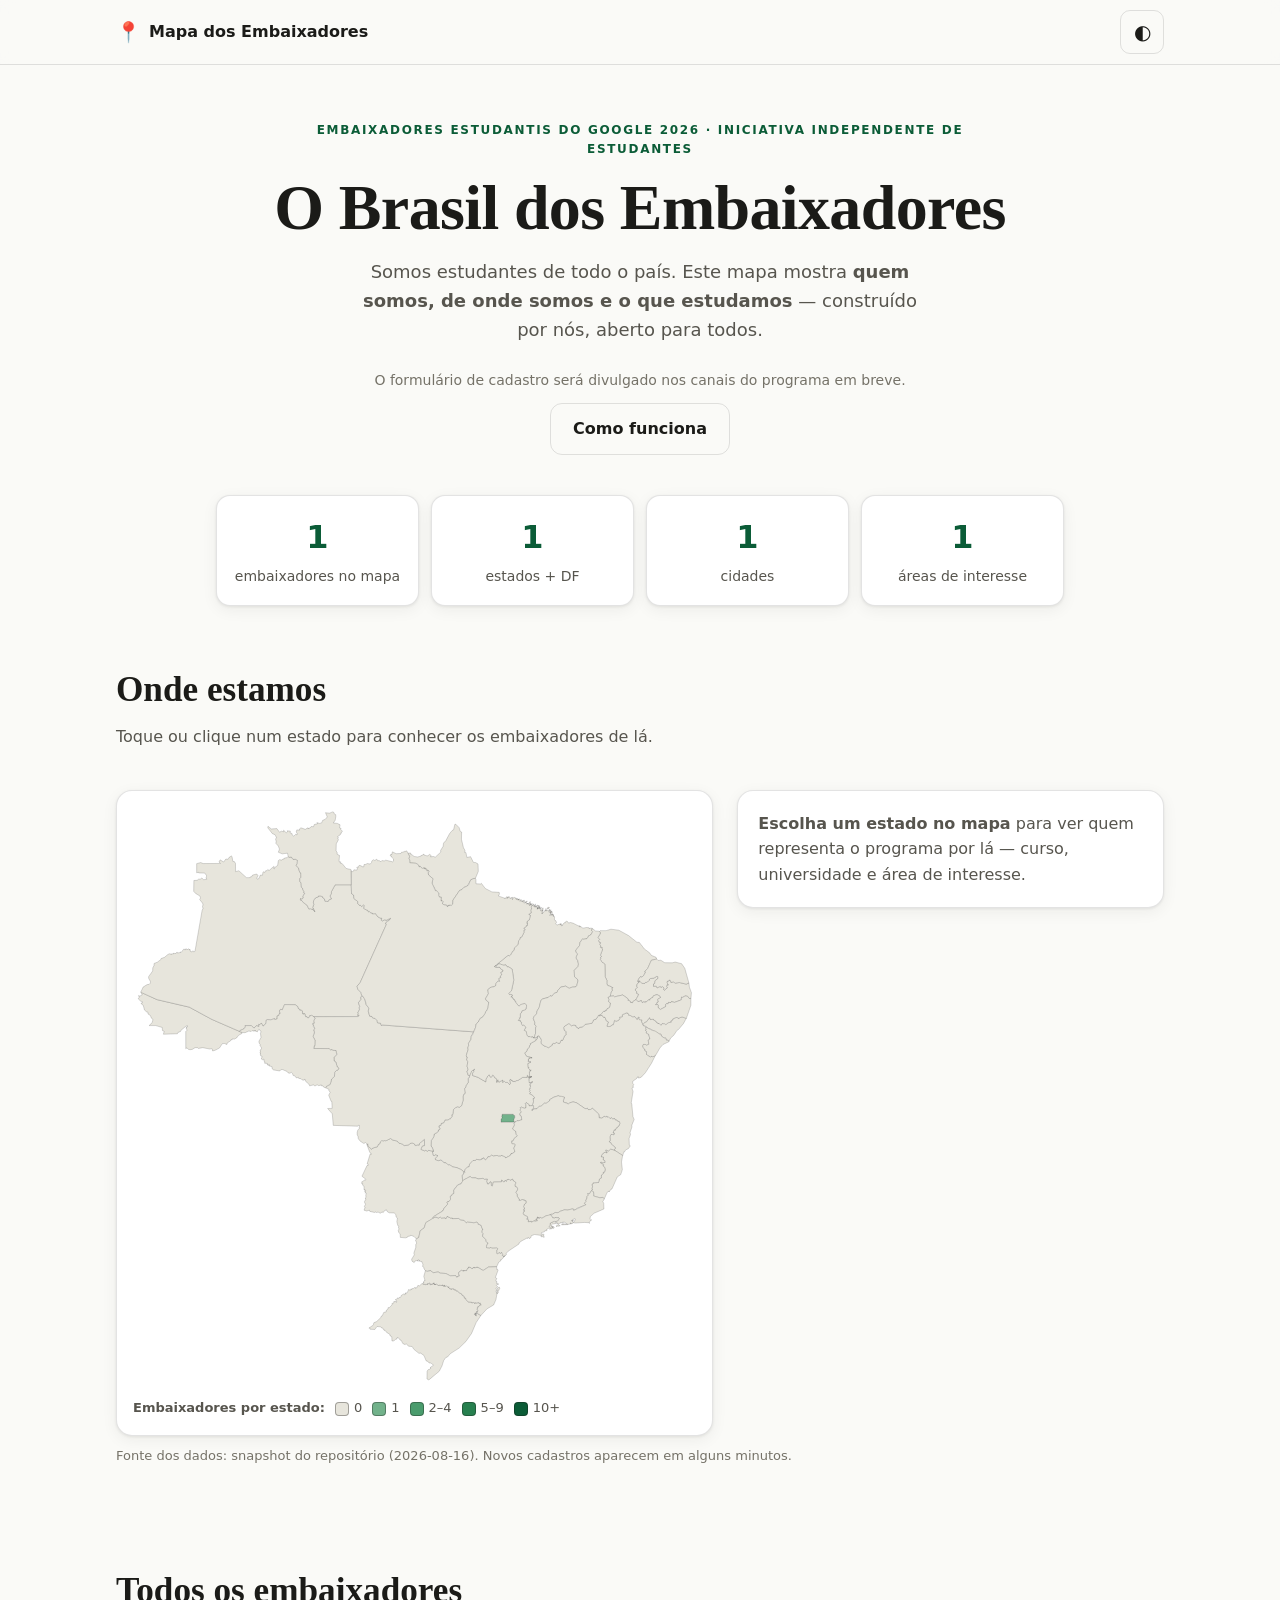
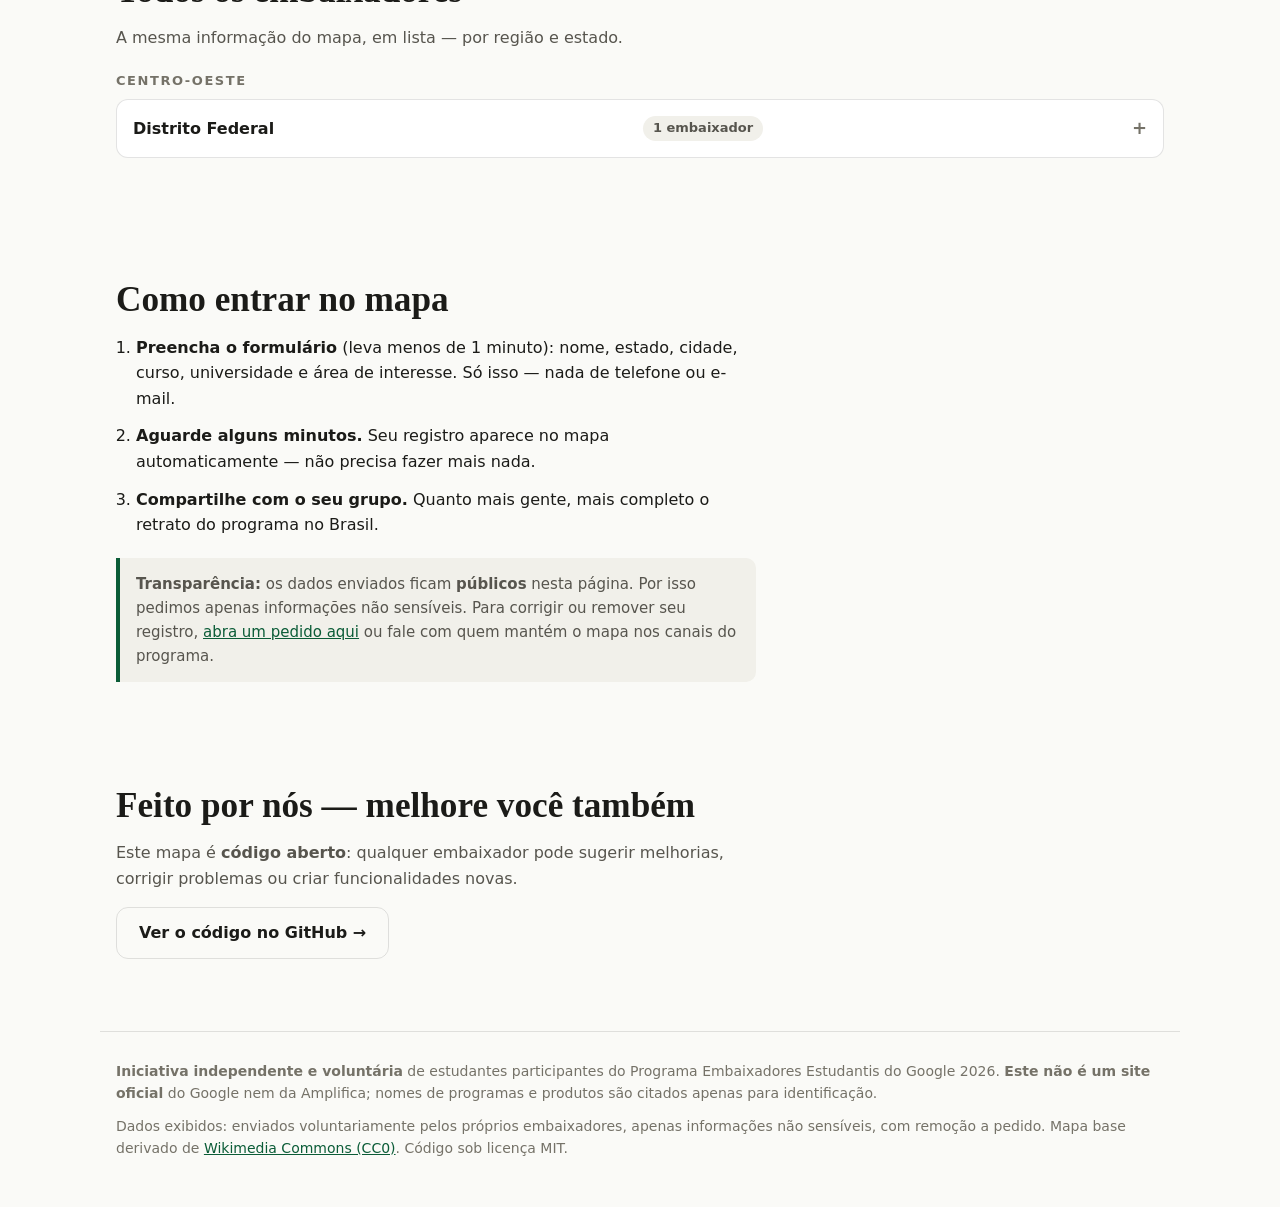
==== index.html @ b5e10efe "feat: mapa colaborativo dos embaixadores 2026 — v1 Página estática (HTML/CSS/JS puros) com coropléti" ====
<!DOCTYPE html>
<html lang="pt-BR">
<head>
  <meta charset="UTF-8">
  <meta name="viewport" content="width=device-width, initial-scale=1, viewport-fit=cover">
  <title>Mapa dos Embaixadores 2026</title>
  <meta name="description" content="O mapa colaborativo dos Embaixadores Estudantis do Google 2026: quem somos, de onde somos e o que estudamos — em todo o Brasil.">
  <meta property="og:title" content="Mapa dos Embaixadores 2026">
  <meta property="og:description" content="Quem somos, de onde somos e o que estudamos — o Brasil dos Embaixadores Estudantis do Google 2026, num mapa colaborativo e open source.">
  <meta property="og:type" content="website">
  <meta property="og:locale" content="pt_BR">
  <meta name="theme-color" content="#0b5c37">
  <link rel="icon" href="data:image/svg+xml,%3Csvg xmlns='http://www.w3.org/2000/svg' viewBox='0 0 100 100'%3E%3Ctext y='.9em' font-size='90'%3E%F0%9F%93%8D%3C/text%3E%3C/svg%3E">
  <link rel="stylesheet" href="css/style.css">
  <script>
    // Aplica o tema salvo ANTES do primeiro paint (evita flash)
    (function () {
      try {
        var t = localStorage.getItem('mapa-tema');
        if (t === 'dark' || t === 'light') document.documentElement.setAttribute('data-theme', t);
      } catch (e) { /* localStorage bloqueado: segue o tema do sistema */ }
    })();
  </script>
</head>
<body>
  <a class="skip-link" href="#conteudo">Pular para o conteúdo</a>

  <header class="topo">
    <div class="topo-inner">
      <a class="marca" href="#conteudo" aria-label="Mapa dos Embaixadores 2026 — início">
        <span class="marca-pin" aria-hidden="true">📍</span>
        <span class="marca-nome">Mapa dos Embaixadores</span>
      </a>
      <div class="topo-acoes">
        <button id="botao-tema" class="botao-tema" type="button" aria-label="Alternar entre tema claro e escuro">
          <span class="icone-tema" aria-hidden="true">◐</span>
        </button>
        <a id="cta-topo" class="botao botao-primario oculto" href="#" target="_blank" rel="noopener">Entrar no mapa</a>
      </div>
    </div>
  </header>

  <main id="conteudo">
    <!-- HERO: a headline é o LCP (texto, nunca imagem) -->
    <section class="hero" aria-labelledby="titulo-hero">
      <p class="eyebrow">Embaixadores Estudantis do Google 2026 · iniciativa independente de estudantes</p>
      <h1 id="titulo-hero">O Brasil dos Embaixadores</h1>
      <p class="hero-sub">
        Somos estudantes de todo o país. Este mapa mostra <strong>quem somos, de onde somos e o
        que estudamos</strong> — construído por nós, aberto para todos.
      </p>
      <div class="hero-acoes">
        <a id="cta-hero" class="botao botao-primario oculto" href="#" target="_blank" rel="noopener">Entrar no mapa →</a>
        <p id="aviso-form" class="aviso-form">O formulário de cadastro será divulgado nos canais do programa em breve.</p>
        <a class="botao botao-secundario" href="#como-participar">Como funciona</a>
      </div>
    </section>

    <!-- PAINEL DE NÚMEROS -->
    <section class="stats" aria-label="Números do mapa">
      <div class="stat"><span class="stat-num" id="stat-total">0</span><span class="stat-rotulo">embaixadores no mapa</span></div>
      <div class="stat"><span class="stat-num" id="stat-ufs">0</span><span class="stat-rotulo">estados + DF</span></div>
      <div class="stat"><span class="stat-num" id="stat-cidades">0</span><span class="stat-rotulo">cidades</span></div>
      <div class="stat"><span class="stat-num" id="stat-areas">0</span><span class="stat-rotulo">áreas de interesse</span></div>
    </section>

    <!-- MAPA -->
    <section class="secao-mapa" aria-labelledby="titulo-mapa">
      <h2 id="titulo-mapa">Onde estamos</h2>
      <p class="secao-sub">Toque ou clique num estado para conhecer os embaixadores de lá.</p>

      <div id="filtros" class="filtros" role="group" aria-label="Filtrar por área de interesse"></div>

      <div class="mapa-wrap">
        <figure class="mapa-figura">
          <div id="mapa" class="mapa" aria-label="Mapa do Brasil com a quantidade de embaixadores por estado"></div>
          <figcaption class="legenda" aria-hidden="false">
            <span class="legenda-titulo">Embaixadores por estado:</span>
            <span class="legenda-itens" id="legenda-itens"></span>
          </figcaption>
        </figure>

        <aside id="painel" class="painel" aria-live="polite">
          <div class="painel-vazio" id="painel-vazio">
            <p><strong>Escolha um estado no mapa</strong> para ver quem representa o programa por lá — curso, universidade e área de interesse.</p>
          </div>
          <div class="painel-conteudo oculto" id="painel-conteudo">
            <div class="painel-cabecalho">
              <div>
                <h3 id="painel-titulo"></h3>
                <p class="painel-capital" id="painel-capital"></p>
              </div>
              <button id="painel-fechar" class="painel-fechar" type="button" aria-label="Fechar detalhes do estado">✕</button>
            </div>
            <ul id="painel-lista" class="painel-lista"></ul>
          </div>
        </aside>
      </div>
      <div id="tooltip" class="tooltip" role="status" aria-hidden="true"></div>
      <p id="fonte-dados" class="fonte-dados"></p>
    </section>

    <!-- LISTA COMPLETA (equivalente em texto do mapa — acessibilidade) -->
    <section class="secao-lista" aria-labelledby="titulo-lista">
      <h2 id="titulo-lista">Todos os embaixadores</h2>
      <p class="secao-sub">A mesma informação do mapa, em lista — por região e estado.</p>
      <div id="lista-completa"></div>
    </section>

    <!-- COMO PARTICIPAR -->
    <section id="como-participar" class="secao-como" aria-labelledby="titulo-como">
      <h2 id="titulo-como">Como entrar no mapa</h2>
      <ol class="passos">
        <li><strong>Preencha o formulário</strong> (leva menos de 1 minuto): nome, estado, cidade, curso, universidade e área de interesse. Só isso — nada de telefone ou e-mail.</li>
        <li><strong>Aguarde alguns minutos.</strong> Seu registro aparece no mapa automaticamente — não precisa fazer mais nada.</li>
        <li><strong>Compartilhe com o seu grupo.</strong> Quanto mais gente, mais completo o retrato do programa no Brasil.</li>
      </ol>
      <p class="aviso-privacidade"><strong>Transparência:</strong> os dados enviados ficam <strong>públicos</strong> nesta página. Por isso pedimos apenas informações não sensíveis. Para corrigir ou remover seu registro, <a id="link-remocao" href="#" rel="noopener">abra um pedido aqui</a> ou fale com quem mantém o mapa nos canais do programa.</p>
    </section>

    <!-- CONTRIBUA -->
    <section class="secao-contribua" aria-labelledby="titulo-contribua">
      <h2 id="titulo-contribua">Feito por nós — melhore você também</h2>
      <p>Este mapa é <strong>código aberto</strong>: qualquer embaixador pode sugerir melhorias,
        corrigir problemas ou criar funcionalidades novas.</p>
      <a id="link-repo" class="botao botao-secundario" href="#" target="_blank" rel="noopener">Ver o código no GitHub →</a>
    </section>
  </main>

  <footer class="rodape">
    <p><strong>Iniciativa independente e voluntária</strong> de estudantes participantes do Programa
      Embaixadores Estudantis do Google 2026. <strong>Este não é um site oficial</strong> do Google
      nem da Amplifica; nomes de programas e produtos são citados apenas para identificação.</p>
    <p>Dados exibidos: enviados voluntariamente pelos próprios embaixadores, apenas informações não
      sensíveis, com remoção a pedido. Mapa base derivado de
      <a href="https://commons.wikimedia.org/wiki/File:Brazil_States_With_ID_and_State_Name_inside_svg.svg" target="_blank" rel="noopener">Wikimedia Commons (CC0)</a>.
      Código sob licença MIT.</p>
  </footer>

  <noscript>
    <p class="sem-js">Este mapa precisa de JavaScript para carregar os dados. A lista completa de
      embaixadores está disponível no <a href="data/snapshot.json">arquivo de dados aberto</a>.</p>
  </noscript>

  <script src="js/config.js"></script>
  <script type="module" src="js/app.js"></script>
</body>
</html>
---- css/style.css ----
/* ============================================================
   Mapa dos Embaixadores 2026 — estilos
   Tema claro (padrão) + tema escuro (automático ou por toggle).
   Paleta sequencial do mapa validada por script (ver README).
   ============================================================ */

:root {
  /* superfícies e texto — claro */
  --bg: #FAFAF7;
  --surface: #FFFFFF;
  --surface-2: #F1F0EA;
  --border: rgba(27, 27, 24, 0.12);
  --text: #1B1B18;
  --text-2: #57554E;
  --text-3: #757268;

  /* marca */
  --brand: #0b5c37;
  --brand-forte: #084a2c;
  --brand-cta-texto: #FFFFFF;
  --foco: #0b5c37;

  /* rampa sequencial (validada --ordinal, modo claro) */
  --uf-zero: #E7E5DC;
  --uf-1: #72b28b;
  --uf-2: #4a9c6d;
  --uf-3: #27804f;
  --uf-4: #0b5c37;
  --uf-borda: rgba(27, 27, 24, 0.35);
  --uf-hover-borda: #1B1B18;

  --sombra: 0 1px 3px rgba(27, 27, 24, 0.08), 0 4px 16px rgba(27, 27, 24, 0.06);
}

@media (prefers-color-scheme: dark) {
  :root:not([data-theme="light"]) {
    --bg: #101311;
    --surface: #161a17;
    --surface-2: #1d221e;
    --border: rgba(236, 234, 228, 0.14);
    --text: #ECEAE4;
    --text-2: #A9ADA6;
    --text-3: #8B8F88;
    --brand: #5da87b;
    --brand-forte: #8bcfa4;
    --brand-cta-texto: #0c1410;
    --foco: #8bcfa4;
    --uf-zero: #24282a;
    --uf-1: #2c6248;
    --uf-2: #3f815c;
    --uf-3: #5da87b;
    --uf-4: #8bcfa4;
    --uf-borda: rgba(236, 234, 228, 0.35);
    --uf-hover-borda: #ECEAE4;
    --sombra: 0 1px 3px rgba(0, 0, 0, 0.4), 0 4px 16px rgba(0, 0, 0, 0.3);
  }
}

:root[data-theme="dark"] {
  --bg: #101311;
  --surface: #161a17;
  --surface-2: #1d221e;
  --border: rgba(236, 234, 228, 0.14);
  --text: #ECEAE4;
  --text-2: #A9ADA6;
  --text-3: #8B8F88;
  --brand: #5da87b;
  --brand-forte: #8bcfa4;
  --brand-cta-texto: #0c1410;
  --foco: #8bcfa4;
  --uf-zero: #24282a;
  --uf-1: #2c6248;
  --uf-2: #3f815c;
  --uf-3: #5da87b;
  --uf-4: #8bcfa4;
  --uf-borda: rgba(236, 234, 228, 0.35);
  --uf-hover-borda: #ECEAE4;
  --sombra: 0 1px 3px rgba(0, 0, 0, 0.4), 0 4px 16px rgba(0, 0, 0, 0.3);
}

/* ------------------------------------------------------------ */

* { box-sizing: border-box; margin: 0; padding: 0; }

html { scroll-behavior: smooth; }

body {
  background: var(--bg);
  color: var(--text);
  font-family: system-ui, -apple-system, "Segoe UI", Roboto, "Helvetica Neue", Arial, sans-serif;
  font-size: 16px; /* nunca menos: iOS dá zoom em input <16px */
  line-height: 1.6;
  -webkit-font-smoothing: antialiased;
}

/* foco visível SEMPRE (WCAG 2.2) */
:focus-visible {
  outline: 3px solid var(--foco);
  outline-offset: 2px;
  border-radius: 4px;
}

/* movimento: curto, com propósito, e respeitando quem pediu menos */
a, button, .uf, .chip { transition: background-color 180ms ease-out, border-color 180ms ease-out, color 180ms ease-out, fill 180ms ease-out, transform 180ms ease-out; }

@media (prefers-reduced-motion: reduce) {
  *, *::before, *::after { transition: none !important; animation: none !important; }
  html { scroll-behavior: auto; }
}

.oculto { display: none !important; }

.skip-link {
  position: absolute; left: -9999px; top: 0;
  background: var(--brand); color: var(--brand-cta-texto);
  padding: 12px 20px; z-index: 100; border-radius: 0 0 8px 0;
}
.skip-link:focus { left: 0; }

/* ---------- topo ---------- */

.topo {
  position: sticky; top: 0; z-index: 20;
  background: color-mix(in srgb, var(--bg) 85%, transparent);
  backdrop-filter: blur(8px);
  border-bottom: 1px solid var(--border);
}
.topo-inner {
  max-width: 1080px; margin: 0 auto; padding: 10px 16px;
  display: flex; align-items: center; justify-content: space-between; gap: 12px;
}
.marca {
  display: inline-flex; align-items: center; gap: 8px;
  color: var(--text); text-decoration: none; font-weight: 700;
  min-height: 44px;
}
.marca-pin { font-size: 20px; }
.topo-acoes { display: flex; align-items: center; gap: 10px; }
.botao-tema {
  min-width: 44px; min-height: 44px;
  background: transparent; color: var(--text);
  border: 1px solid var(--border); border-radius: 10px;
  font-size: 20px; cursor: pointer;
}
.botao-tema:hover { background: var(--surface-2); }

/* ---------- botões ---------- */

.botao {
  display: inline-flex; align-items: center; justify-content: center;
  min-height: 48px; padding: 12px 22px;
  border-radius: 12px; border: 1px solid transparent;
  font-weight: 600; font-size: 16px; text-decoration: none; cursor: pointer;
}
.botao-primario { background: var(--brand); color: var(--brand-cta-texto); }
.botao-primario:hover { background: var(--brand-forte); }
.botao-secundario { background: transparent; color: var(--text); border-color: var(--border); }
.botao-secundario:hover { background: var(--surface-2); }

/* ---------- hero ---------- */

.hero {
  max-width: 780px; margin: 0 auto; padding: 56px 16px 40px;
  text-align: center;
}
.eyebrow {
  font-size: 12px; letter-spacing: 0.14em; text-transform: uppercase;
  color: var(--brand); font-weight: 700; margin-bottom: 14px;
}
.hero h1 {
  font-family: Georgia, "Times New Roman", serif;
  font-size: clamp(2.4rem, 7vw, 4rem);
  line-height: 1.08; letter-spacing: -0.01em;
  margin-bottom: 16px;
}
.hero-sub { color: var(--text-2); font-size: 18px; max-width: 560px; margin: 0 auto 24px; }
.hero-acoes { display: flex; flex-wrap: wrap; gap: 12px; justify-content: center; align-items: center; }
.aviso-form { color: var(--text-3); font-size: 14px; width: 100%; }

/* ---------- stats ---------- */

.stats {
  max-width: 880px; margin: 0 auto 8px; padding: 0 16px;
  display: grid; grid-template-columns: repeat(auto-fit, minmax(150px, 1fr)); gap: 12px;
}
.stat {
  background: var(--surface); border: 1px solid var(--border); border-radius: 14px;
  padding: 16px; text-align: center; box-shadow: var(--sombra);
}
.stat-num { display: block; font-size: 32px; font-weight: 800; color: var(--brand); font-variant-numeric: tabular-nums; }
.stat-rotulo { color: var(--text-2); font-size: 14px; }

/* ---------- seções ---------- */

main section { scroll-margin-top: 72px; }
.secao-mapa, .secao-lista, .secao-como, .secao-contribua {
  max-width: 1080px; margin: 0 auto; padding: 48px 16px;
}
h2 {
  font-family: Georgia, "Times New Roman", serif;
  font-size: clamp(1.6rem, 4vw, 2.2rem); margin-bottom: 6px;
}
.secao-sub { color: var(--text-2); margin-bottom: 20px; }

/* ---------- filtros ---------- */

.filtros { display: flex; flex-wrap: wrap; gap: 8px; margin-bottom: 20px; }
.chip {
  min-height: 44px; padding: 8px 16px;
  background: var(--surface); color: var(--text-2);
  border: 1px solid var(--border); border-radius: 999px;
  font-size: 14px; font-weight: 600; cursor: pointer;
}
.chip[aria-pressed="true"] {
  background: var(--brand); color: var(--brand-cta-texto); border-color: var(--brand);
}
.chip:hover:not([aria-pressed="true"]) { background: var(--surface-2); }

/* ---------- mapa ---------- */

.mapa-wrap {
  display: grid; grid-template-columns: minmax(0, 1.4fr) minmax(280px, 1fr);
  gap: 24px; align-items: start;
}
@media (max-width: 820px) {
  .mapa-wrap { grid-template-columns: 1fr; }
}

.mapa-figura {
  background: var(--surface); border: 1px solid var(--border); border-radius: 16px;
  padding: 16px; box-shadow: var(--sombra);
}
.mapa svg { width: 100%; height: auto; display: block; }

.uf {
  fill: var(--uf-zero);
  stroke: var(--uf-borda); stroke-width: 0.8; stroke-linejoin: round;
  cursor: pointer;
}
.uf[data-nivel="1"] { fill: var(--uf-1); }
.uf[data-nivel="2"] { fill: var(--uf-2); }
.uf[data-nivel="3"] { fill: var(--uf-3); }
.uf[data-nivel="4"] { fill: var(--uf-4); }
.uf:hover, .uf:focus-visible, .uf.ativa {
  stroke: var(--uf-hover-borda); stroke-width: 1.6;
}
.uf:focus-visible { outline: none; } /* o realce de foco do path é o stroke reforçado */

.legenda {
  display: flex; flex-wrap: wrap; align-items: center; gap: 10px;
  margin-top: 14px; font-size: 13px; color: var(--text-2);
}
.legenda-titulo { font-weight: 700; }
.legenda-itens { display: inline-flex; flex-wrap: wrap; gap: 10px; }
.legenda-item { display: inline-flex; align-items: center; gap: 5px; }
.legenda-cor {
  width: 14px; height: 14px; border-radius: 4px; display: inline-block;
  border: 1px solid var(--uf-borda);
}

.fonte-dados { margin-top: 10px; font-size: 13px; color: var(--text-3); }

/* ---------- tooltip ---------- */

.tooltip {
  position: fixed; z-index: 50; pointer-events: none;
  background: var(--text); color: var(--bg);
  padding: 8px 12px; border-radius: 8px; font-size: 14px; font-weight: 600;
  max-width: 260px; opacity: 0; transform: translateY(4px);
}
.tooltip.visivel { opacity: 1; transform: translateY(0); }

/* ---------- painel ---------- */

.painel {
  background: var(--surface); border: 1px solid var(--border); border-radius: 16px;
  padding: 20px; box-shadow: var(--sombra);
  position: sticky; top: 76px;
  max-height: min(70vh, 640px); overflow-y: auto;
}
.painel-vazio { color: var(--text-2); }
.painel-cabecalho { display: flex; justify-content: space-between; align-items: start; gap: 8px; margin-bottom: 4px; }
.painel-cabecalho h3 { font-size: 22px; }
.painel-capital { color: var(--text-3); font-size: 14px; margin-bottom: 12px; }
.painel-fechar {
  min-width: 44px; min-height: 44px;
  background: transparent; color: var(--text-2);
  border: 1px solid var(--border); border-radius: 10px;
  font-size: 16px; cursor: pointer; flex-shrink: 0;
}
.painel-fechar:hover { background: var(--surface-2); color: var(--text); }
.painel-lista { list-style: none; display: flex; flex-direction: column; gap: 10px; }
.painel-lista li {
  border: 1px solid var(--border); border-radius: 12px; padding: 12px 14px;
  background: var(--bg);
}
.pessoa-nome { font-weight: 700; }
.pessoa-detalhe { color: var(--text-2); font-size: 14px; }
.pessoa-area {
  display: inline-block; margin-top: 6px;
  font-size: 12px; font-weight: 700; color: var(--brand);
  border: 1px solid currentColor; border-radius: 999px; padding: 2px 10px;
}
.painel-ninguem { color: var(--text-2); }
.painel-ninguem a { color: var(--brand); }

/* ---------- lista completa ---------- */

.regiao-bloco { margin-bottom: 18px; }
.regiao-titulo {
  font-size: 13px; letter-spacing: 0.12em; text-transform: uppercase;
  color: var(--text-3); font-weight: 700; margin: 18px 0 8px;
}
.uf-detalhe {
  background: var(--surface); border: 1px solid var(--border); border-radius: 12px;
  margin-bottom: 8px;
}
.uf-detalhe summary {
  padding: 14px 16px; cursor: pointer; font-weight: 600;
  display: flex; justify-content: space-between; align-items: center; gap: 8px;
  min-height: 48px; list-style: none;
}
.uf-detalhe summary::-webkit-details-marker { display: none; }
.uf-detalhe summary::after { content: "+"; color: var(--text-3); font-size: 18px; }
.uf-detalhe[open] summary::after { content: "–"; }
.uf-contagem {
  font-size: 13px; color: var(--text-2); font-weight: 600;
  background: var(--surface-2); border-radius: 999px; padding: 2px 10px;
}
.uf-detalhe .painel-lista { padding: 0 16px 14px; }
.lista-vazia { color: var(--text-2); }

/* ---------- como participar ---------- */

.passos { padding-left: 20px; display: flex; flex-direction: column; gap: 12px; max-width: 640px; }
.aviso-privacidade {
  margin-top: 20px; padding: 14px 16px; max-width: 640px;
  background: var(--surface-2); border-left: 4px solid var(--brand);
  border-radius: 0 10px 10px 0; font-size: 15px; color: var(--text-2);
}
.aviso-privacidade a { color: var(--brand); }

/* ---------- contribua / rodapé ---------- */

.secao-contribua p { max-width: 640px; margin-bottom: 16px; color: var(--text-2); }

.rodape {
  border-top: 1px solid var(--border);
  max-width: 1080px; margin: 24px auto 0; padding: 28px 16px 48px;
  color: var(--text-3); font-size: 14px;
  display: flex; flex-direction: column; gap: 10px;
}
.rodape a { color: var(--brand); }

.sem-js { max-width: 640px; margin: 20px auto; padding: 0 16px; }
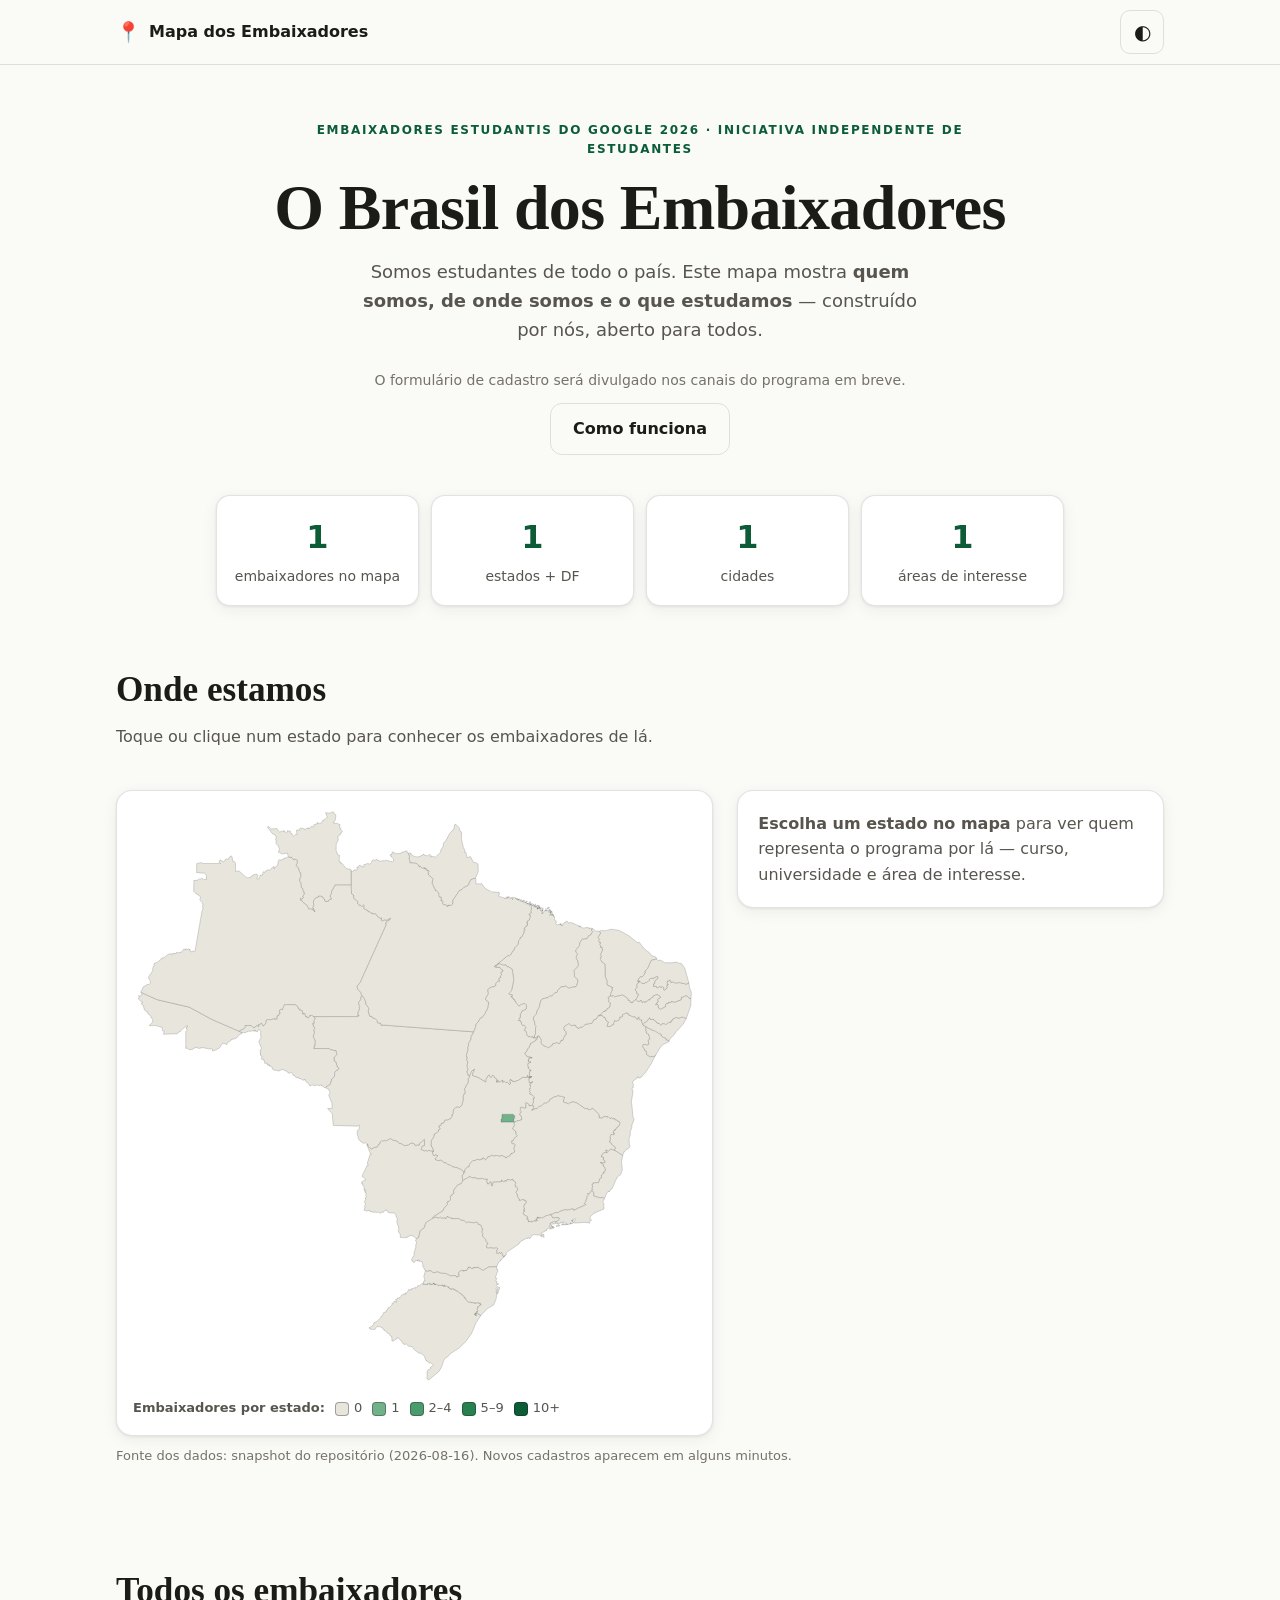
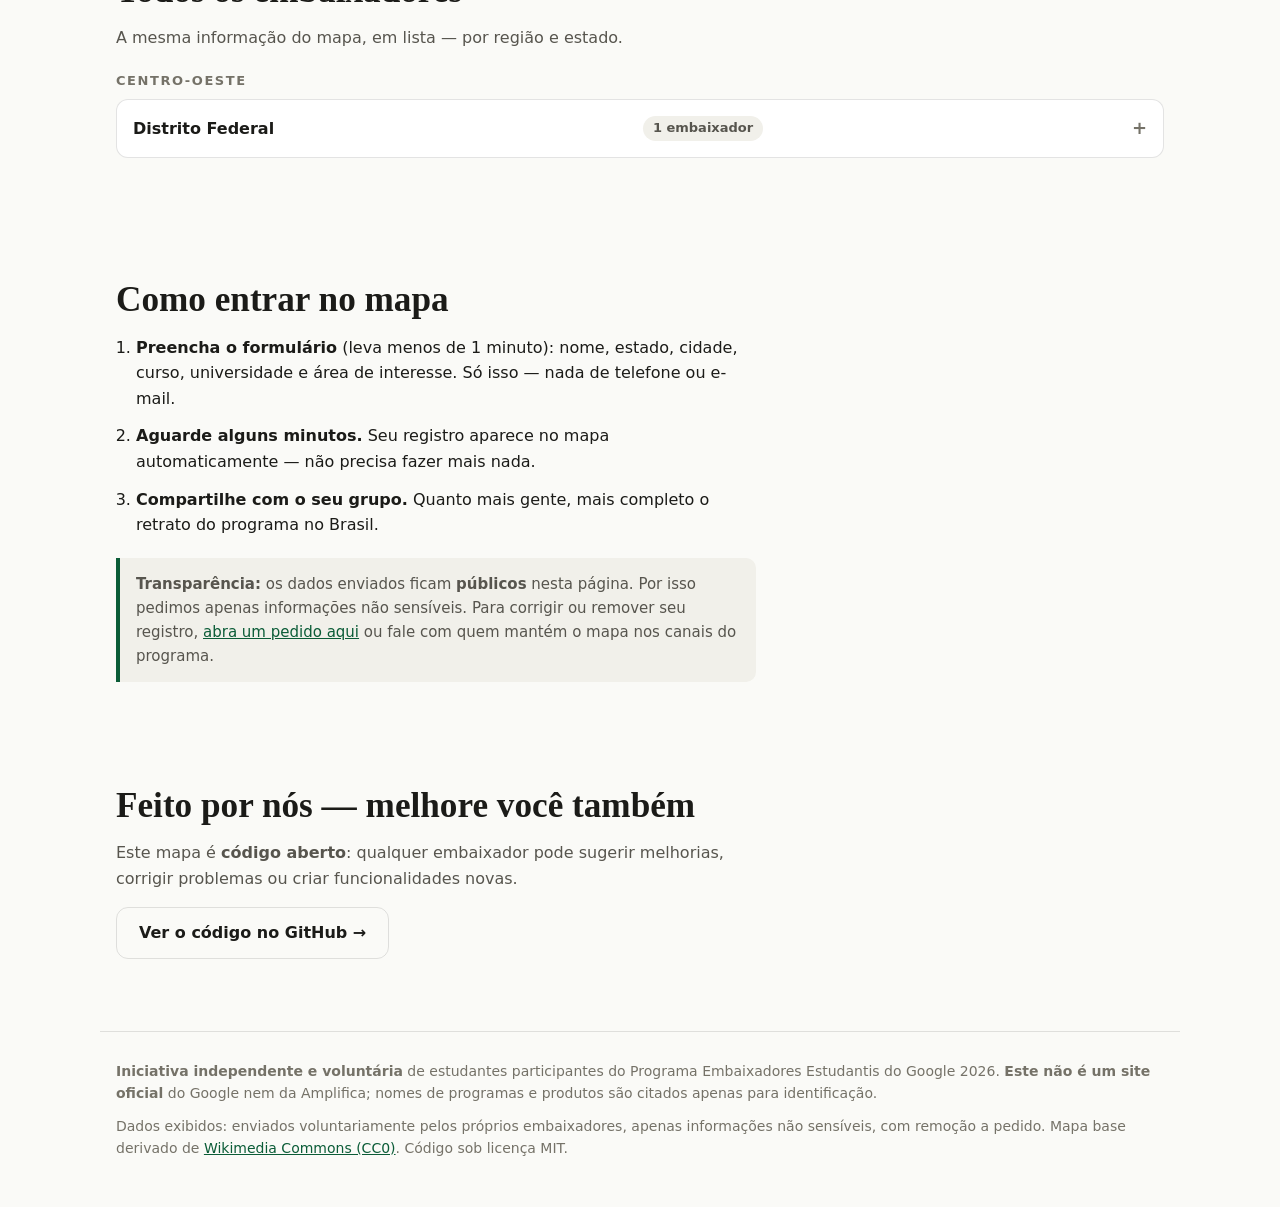
==== commit c877c764: "fix: aplica achados da revisão adversarial pré-lançamento Segurança: urlSegura() em todo href de con" ====
--- a/index.html
+++ b/index.html
@@ -3,6 +3,10 @@
 <head>
   <meta charset="UTF-8">
   <meta name="viewport" content="width=device-width, initial-scale=1, viewport-fit=cover">
+  <!-- CSP: a página renderiza dado de formulário aberto; isto transforma uma
+       regressão de XSS em violação bloqueada. connect-src cobre os endpoints
+       da planilha (docs.google.com redireciona o CSV p/ googleusercontent). -->
+  <meta http-equiv="Content-Security-Policy" content="default-src 'self'; script-src 'self'; style-src 'self'; img-src 'self' data:; connect-src 'self' https://docs.google.com https://*.googleusercontent.com; base-uri 'none'; object-src 'none'; form-action 'none'; frame-ancestors 'none'">
   <title>Mapa dos Embaixadores 2026</title>
   <meta name="description" content="O mapa colaborativo dos Embaixadores Estudantis do Google 2026: quem somos, de onde somos e o que estudamos — em todo o Brasil.">
   <meta property="og:title" content="Mapa dos Embaixadores 2026">
@@ -12,15 +16,7 @@
   <meta name="theme-color" content="#0b5c37">
   <link rel="icon" href="data:image/svg+xml,%3Csvg xmlns='http://www.w3.org/2000/svg' viewBox='0 0 100 100'%3E%3Ctext y='.9em' font-size='90'%3E%F0%9F%93%8D%3C/text%3E%3C/svg%3E">
   <link rel="stylesheet" href="css/style.css">
-  <script>
-    // Aplica o tema salvo ANTES do primeiro paint (evita flash)
-    (function () {
-      try {
-        var t = localStorage.getItem('mapa-tema');
-        if (t === 'dark' || t === 'light') document.documentElement.setAttribute('data-theme', t);
-      } catch (e) { /* localStorage bloqueado: segue o tema do sistema */ }
-    })();
-  </script>
+  <script src="js/tema.js"></script>
 </head>
 <body>
   <a class="skip-link" href="#conteudo">Pular para o conteúdo</a>
@@ -32,7 +28,7 @@
         <span class="marca-nome">Mapa dos Embaixadores</span>
       </a>
       <div class="topo-acoes">
-        <button id="botao-tema" class="botao-tema" type="button" aria-label="Alternar entre tema claro e escuro">
+        <button id="botao-tema" class="botao-tema" type="button" aria-label="Tema escuro" aria-pressed="false">
           <span class="icone-tema" aria-hidden="true">◐</span>
         </button>
         <a id="cta-topo" class="botao botao-primario oculto" href="#" target="_blank" rel="noopener">Entrar no mapa</a>
@@ -73,6 +69,7 @@
 
       <div class="mapa-wrap">
         <figure class="mapa-figura">
+          <a class="pular-mapa" href="#titulo-lista">Pular o mapa e ir direto para a lista</a>
           <div id="mapa" class="mapa" aria-label="Mapa do Brasil com a quantidade de embaixadores por estado"></div>
           <figcaption class="legenda" aria-hidden="false">
             <span class="legenda-titulo">Embaixadores por estado:</span>
@@ -96,7 +93,7 @@
           </div>
         </aside>
       </div>
-      <div id="tooltip" class="tooltip" role="status" aria-hidden="true"></div>
+      <div id="tooltip" class="tooltip" aria-hidden="true"></div>
       <p id="fonte-dados" class="fonte-dados"></p>
     </section>
 
--- a/css/style.css
+++ b/css/style.css
@@ -45,12 +45,12 @@
     --brand-forte: #8bcfa4;
     --brand-cta-texto: #0c1410;
     --foco: #8bcfa4;
-    --uf-zero: #24282a;
+    --uf-zero: #2e3335;
     --uf-1: #2c6248;
     --uf-2: #3f815c;
     --uf-3: #5da87b;
     --uf-4: #8bcfa4;
-    --uf-borda: rgba(236, 234, 228, 0.35);
+    --uf-borda: rgba(236, 234, 228, 0.5);
     --uf-hover-borda: #ECEAE4;
     --sombra: 0 1px 3px rgba(0, 0, 0, 0.4), 0 4px 16px rgba(0, 0, 0, 0.3);
   }
@@ -68,12 +68,12 @@
   --brand-forte: #8bcfa4;
   --brand-cta-texto: #0c1410;
   --foco: #8bcfa4;
-  --uf-zero: #24282a;
+  --uf-zero: #2e3335;
   --uf-1: #2c6248;
   --uf-2: #3f815c;
   --uf-3: #5da87b;
   --uf-4: #8bcfa4;
-  --uf-borda: rgba(236, 234, 228, 0.35);
+  --uf-borda: rgba(236, 234, 228, 0.5);
   --uf-hover-borda: #ECEAE4;
   --sombra: 0 1px 3px rgba(0, 0, 0, 0.4), 0 4px 16px rgba(0, 0, 0, 0.3);
 }
@@ -82,7 +82,10 @@
 
 * { box-sizing: border-box; margin: 0; padding: 0; }
 
-html { scroll-behavior: smooth; }
+html {
+  scroll-behavior: smooth;
+  scroll-padding-top: 72px; /* header sticky não pode cobrir âncora nem elemento focado (WCAG 2.4.11) */
+}
 
 body {
   background: var(--bg);
@@ -229,7 +232,16 @@
 .mapa-figura {
   background: var(--surface); border: 1px solid var(--border); border-radius: 16px;
   padding: 16px; box-shadow: var(--sombra);
-}
+  position: relative;
+}
+
+/* atalho de teclado para não atravessar 27 estados no Tab */
+.pular-mapa {
+  position: absolute; left: -9999px; top: 8px; z-index: 5;
+  background: var(--brand); color: var(--brand-cta-texto);
+  padding: 10px 16px; border-radius: 8px; text-decoration: none; font-weight: 600;
+}
+.pular-mapa:focus { left: 8px; }
 .mapa svg { width: 100%; height: auto; display: block; }
 
 .uf {
@@ -241,10 +253,14 @@
 .uf[data-nivel="2"] { fill: var(--uf-2); }
 .uf[data-nivel="3"] { fill: var(--uf-3); }
 .uf[data-nivel="4"] { fill: var(--uf-4); }
-.uf:hover, .uf:focus-visible, .uf.ativa {
+.uf:hover, .uf.ativa {
   stroke: var(--uf-hover-borda); stroke-width: 1.6;
 }
-.uf:focus-visible { outline: none; } /* o realce de foco do path é o stroke reforçado */
+/* foco de teclado tem indicador PRÓPRIO (anel), distinto de hover/seleção,
+   com contraste garantido contra qualquer degrau da rampa */
+.uf:focus-visible {
+  outline: 3px solid var(--foco); outline-offset: 2px;
+}
 
 .legenda {
   display: flex; flex-wrap: wrap; align-items: center; gap: 10px;
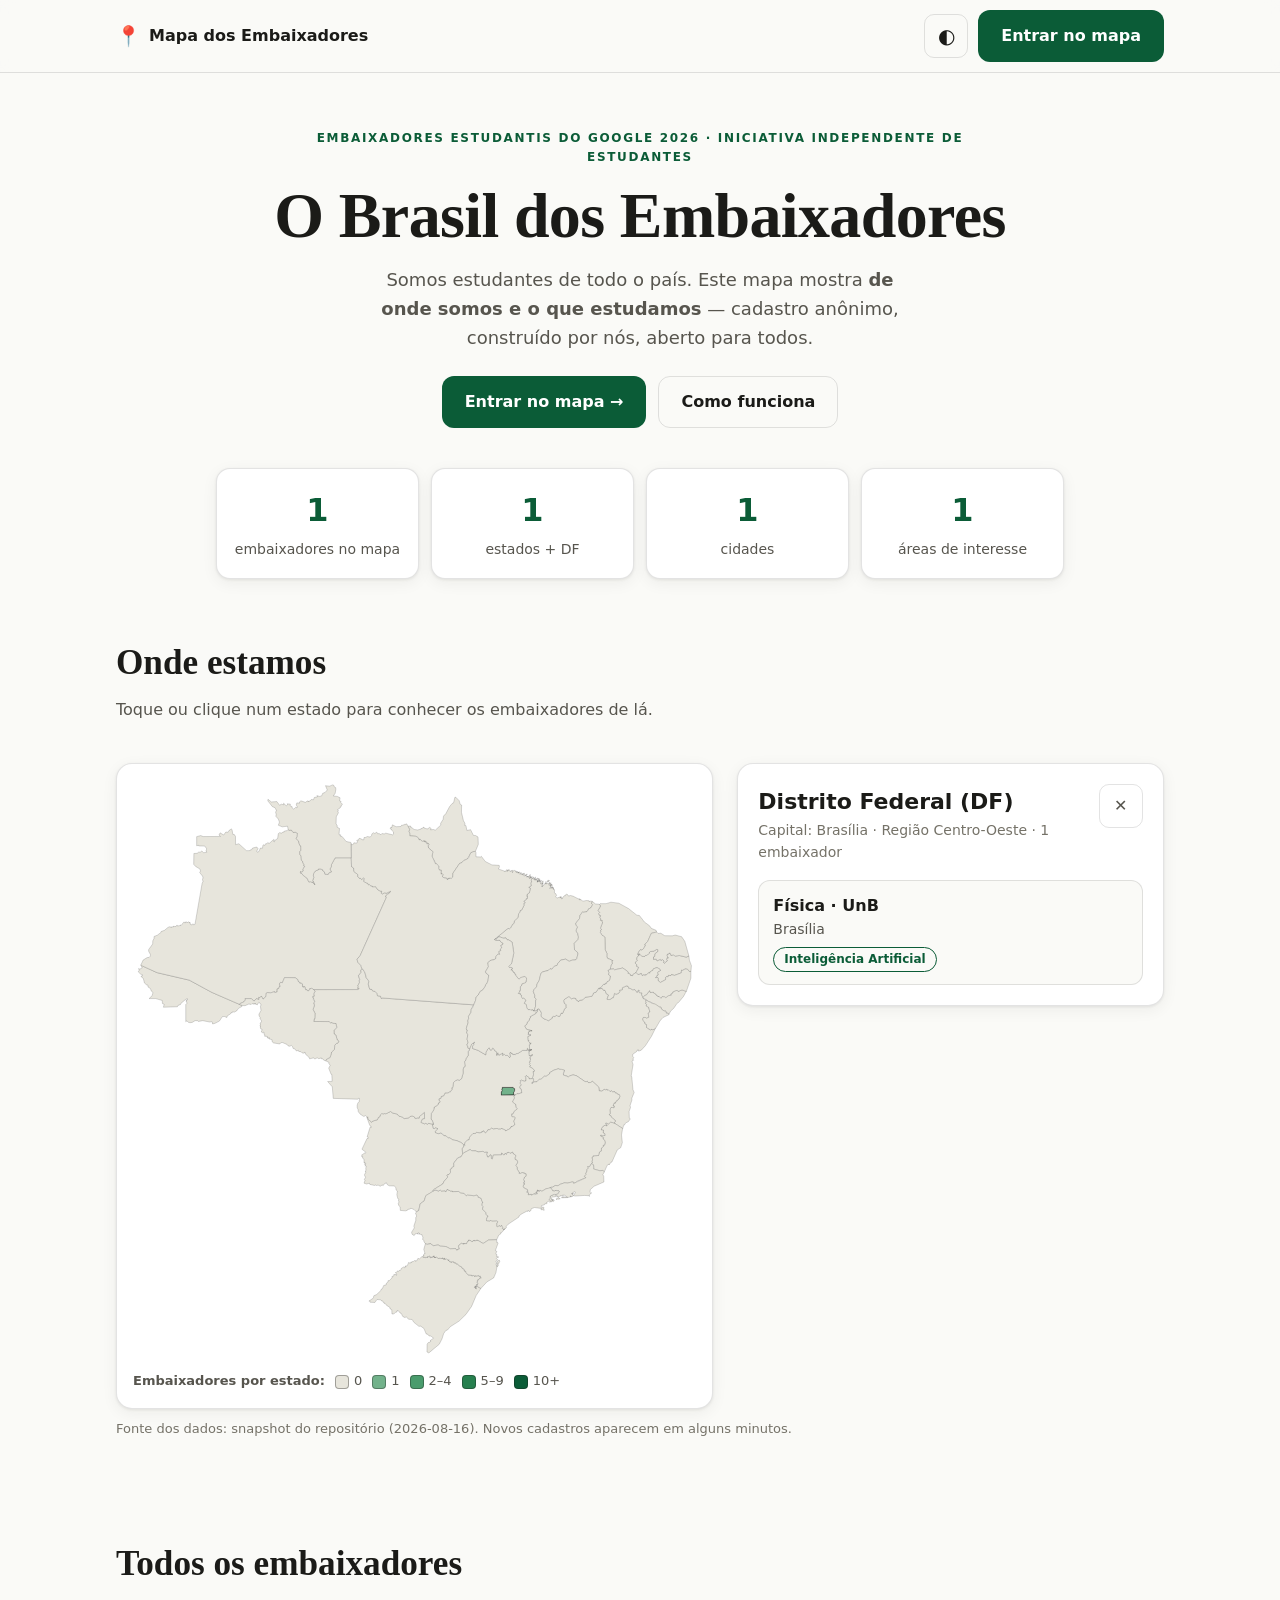
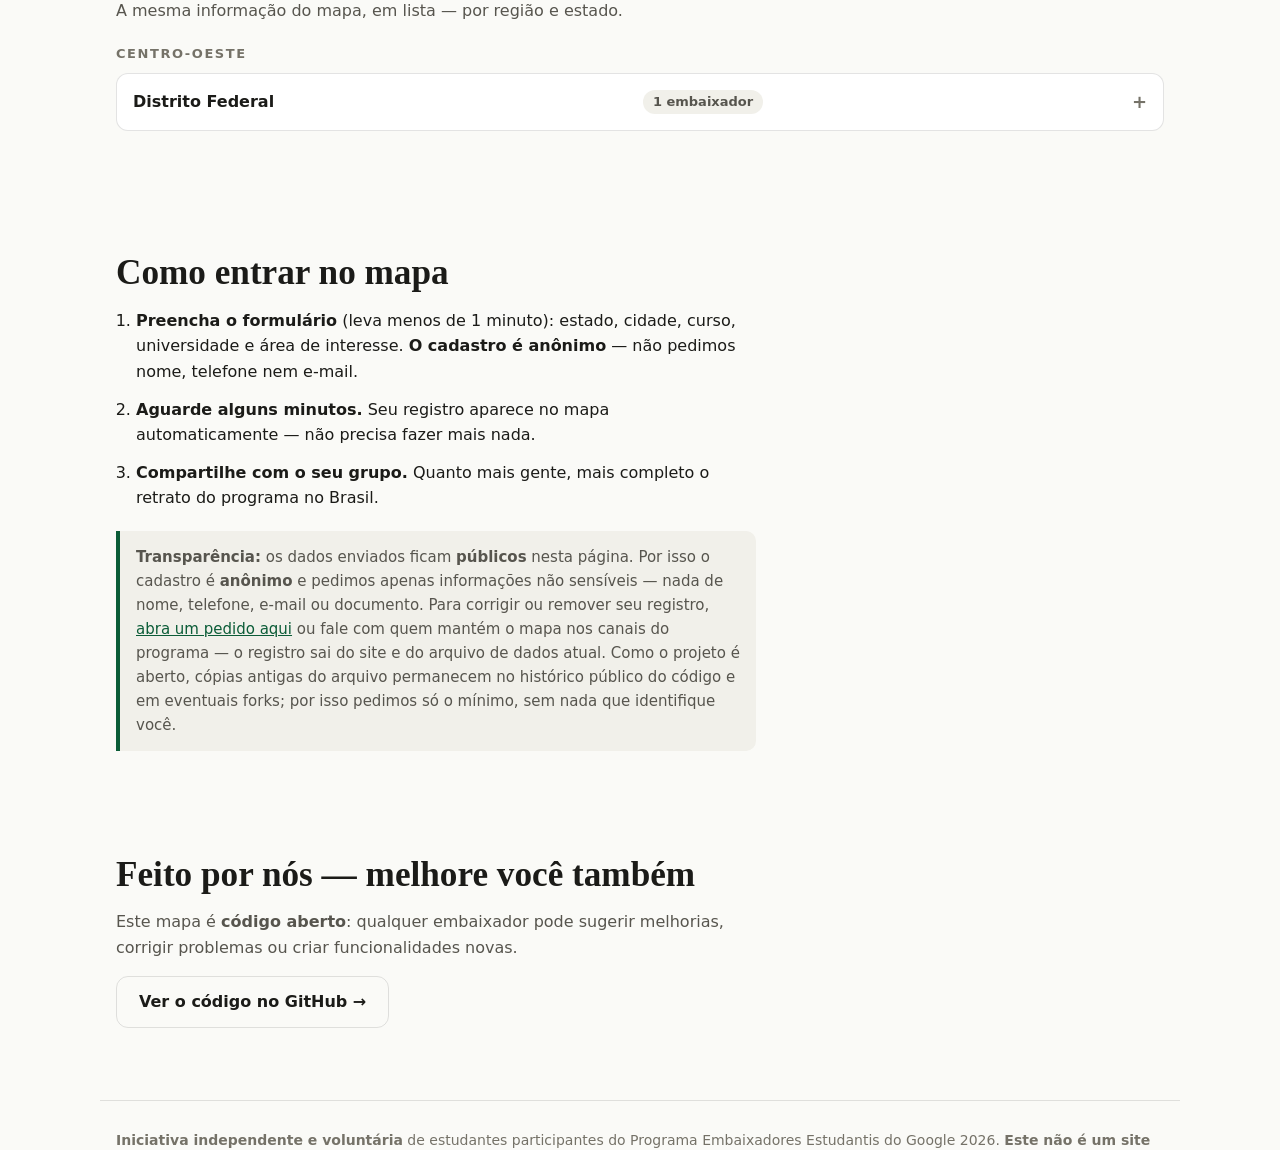
==== commit 34332563: "feat: cadastro anônimo, dados ao vivo e capa do link O formulário passou a ser anônimo (decisão do d" ====
--- a/index.html
+++ b/index.html
@@ -8,11 +8,19 @@
        da planilha (docs.google.com redireciona o CSV p/ googleusercontent). -->
   <meta http-equiv="Content-Security-Policy" content="default-src 'self'; script-src 'self'; style-src 'self'; img-src 'self' data:; connect-src 'self' https://docs.google.com https://*.googleusercontent.com; base-uri 'none'; object-src 'none'; form-action 'none'; frame-ancestors 'none'">
   <title>Mapa dos Embaixadores 2026</title>
-  <meta name="description" content="O mapa colaborativo dos Embaixadores Estudantis do Google 2026: quem somos, de onde somos e o que estudamos — em todo o Brasil.">
+  <meta name="description" content="De onde somos e o que estudamos, em cadastro anônimo — o mapa colaborativo dos Embaixadores Estudantis do Google 2026. Iniciativa independente de estudantes.">
   <meta property="og:title" content="Mapa dos Embaixadores 2026">
-  <meta property="og:description" content="Quem somos, de onde somos e o que estudamos — o Brasil dos Embaixadores Estudantis do Google 2026, num mapa colaborativo e open source.">
+  <meta property="og:description" content="De onde somos e o que estudamos, em cadastro anônimo — o Brasil dos Embaixadores Estudantis do Google 2026, num mapa colaborativo e open source. Iniciativa independente de estudantes, não oficial.">
   <meta property="og:type" content="website">
   <meta property="og:locale" content="pt_BR">
+  <meta property="og:url" content="https://jorgeyuridj.github.io/mapa-embaixadores-2026/">
+  <!-- Capa do link (WhatsApp/Telegram/LinkedIn). URL absoluta: as redes não
+       resolvem caminho relativo. Regerar com: node scripts/gera-og-image.mjs -->
+  <meta property="og:image" content="https://jorgeyuridj.github.io/mapa-embaixadores-2026/assets/og-image.png">
+  <meta property="og:image:width" content="1200">
+  <meta property="og:image:height" content="630">
+  <meta property="og:image:alt" content="O Brasil dos Embaixadores — mapa do Brasil com estados em tons de verde.">
+  <meta name="twitter:card" content="summary_large_image">
   <meta name="theme-color" content="#0b5c37">
   <link rel="icon" href="data:image/svg+xml,%3Csvg xmlns='http://www.w3.org/2000/svg' viewBox='0 0 100 100'%3E%3Ctext y='.9em' font-size='90'%3E%F0%9F%93%8D%3C/text%3E%3C/svg%3E">
   <link rel="stylesheet" href="css/style.css">
@@ -42,8 +50,8 @@
       <p class="eyebrow">Embaixadores Estudantis do Google 2026 · iniciativa independente de estudantes</p>
       <h1 id="titulo-hero">O Brasil dos Embaixadores</h1>
       <p class="hero-sub">
-        Somos estudantes de todo o país. Este mapa mostra <strong>quem somos, de onde somos e o
-        que estudamos</strong> — construído por nós, aberto para todos.
+        Somos estudantes de todo o país. Este mapa mostra <strong>de onde somos e o que
+        estudamos</strong> — cadastro anônimo, construído por nós, aberto para todos.
       </p>
       <div class="hero-acoes">
         <a id="cta-hero" class="botao botao-primario oculto" href="#" target="_blank" rel="noopener">Entrar no mapa →</a>
@@ -79,7 +87,7 @@
 
         <aside id="painel" class="painel" aria-live="polite">
           <div class="painel-vazio" id="painel-vazio">
-            <p><strong>Escolha um estado no mapa</strong> para ver quem representa o programa por lá — curso, universidade e área de interesse.</p>
+            <p><strong>Escolha um estado no mapa</strong> para ver os embaixadores de lá — curso, universidade, cidade e área de interesse.</p>
           </div>
           <div class="painel-conteudo oculto" id="painel-conteudo">
             <div class="painel-cabecalho">
@@ -108,11 +116,11 @@
     <section id="como-participar" class="secao-como" aria-labelledby="titulo-como">
       <h2 id="titulo-como">Como entrar no mapa</h2>
       <ol class="passos">
-        <li><strong>Preencha o formulário</strong> (leva menos de 1 minuto): nome, estado, cidade, curso, universidade e área de interesse. Só isso — nada de telefone ou e-mail.</li>
+        <li><strong>Preencha o formulário</strong> (leva menos de 1 minuto): estado, cidade, curso, universidade e área de interesse. <strong>O cadastro é anônimo</strong> — não pedimos nome, telefone nem e-mail.</li>
         <li><strong>Aguarde alguns minutos.</strong> Seu registro aparece no mapa automaticamente — não precisa fazer mais nada.</li>
         <li><strong>Compartilhe com o seu grupo.</strong> Quanto mais gente, mais completo o retrato do programa no Brasil.</li>
       </ol>
-      <p class="aviso-privacidade"><strong>Transparência:</strong> os dados enviados ficam <strong>públicos</strong> nesta página. Por isso pedimos apenas informações não sensíveis. Para corrigir ou remover seu registro, <a id="link-remocao" href="#" rel="noopener">abra um pedido aqui</a> ou fale com quem mantém o mapa nos canais do programa.</p>
+      <p class="aviso-privacidade"><strong>Transparência:</strong> os dados enviados ficam <strong>públicos</strong> nesta página. Por isso o cadastro é <strong>anônimo</strong> e pedimos apenas informações não sensíveis — nada de nome, telefone, e-mail ou documento. Para corrigir ou remover seu registro, <a id="link-remocao" href="#" rel="noopener">abra um pedido aqui</a> ou fale com quem mantém o mapa nos canais do programa — o registro sai do site e do arquivo de dados atual. Como o projeto é aberto, cópias antigas do arquivo permanecem no histórico público do código e em eventuais forks; por isso pedimos só o mínimo, sem nada que identifique você.</p>
     </section>
 
     <!-- CONTRIBUA -->
